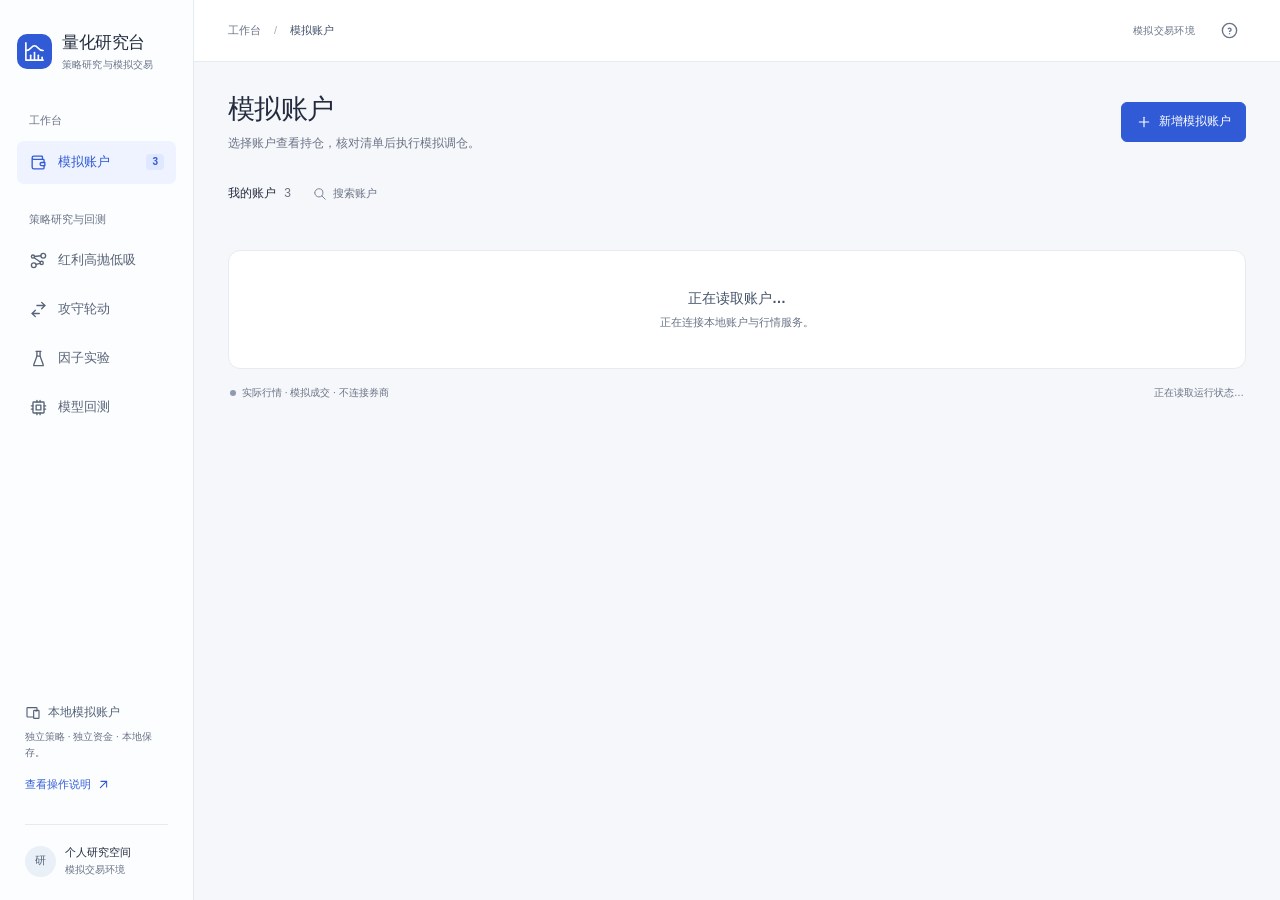
==== ui/simulation_frontend/index.html @ 9507f343 "feat: unify simulation workspace and research UI with account services" ====
<!doctype html>
<html lang="zh-CN">
<head>
  <meta charset="utf-8">
  <meta name="viewport" content="width=device-width, initial-scale=1">
  <meta name="theme-color" content="#f6f7fa">
  <title>模拟账户 · 量化研究台</title>
  <link rel="stylesheet" href="styles.css"><link rel="stylesheet" href="connected.css">
</head>
<body>
  <a class="skip-link" href="#workspace">跳到当前账户</a>
  <div class="app-shell">
    <aside class="sidebar">
      <a class="brand" href="#" data-action="home" aria-label="量化研究台首页"><span class="brand-mark" data-icon="chart-histogram"></span><span>量化研究台<small>策略研究与模拟交易</small></span></a>
      <div class="nav-heading">工作台</div>
      <nav aria-label="主导航">
        <button class="nav-item active" aria-current="page" data-action="home"><span data-icon="wallet"></span>模拟账户<span class="nav-count" id="nav-count">3</span></button>
      </nav>
      <div class="nav-heading research-heading">策略研究与回测</div>
      <nav aria-label="研究入口"><button class="nav-item" data-research="红利高抛低吸"><span data-icon="chart-dots-3"></span>红利高抛低吸</button>
        <button class="nav-item" data-research="攻守轮动"><span data-icon="switch-horizontal"></span>攻守轮动<span class="external" data-icon="arrow-up-right"></span></button>
        <button class="nav-item" data-research="因子实验"><span data-icon="flask"></span>因子实验<span class="external" data-icon="arrow-up-right"></span></button>
        <button class="nav-item" data-research="模型回测"><span data-icon="cpu"></span>模型回测<span class="external" data-icon="arrow-up-right"></span></button>
      </nav>
      <div class="sidebar-bottom"><div class="demo-stamp"><span data-icon="devices"></span>本地模拟账户</div><p>独立策略 · 独立资金 · 本地保存。</p><button class="text-button" data-action="help">查看操作说明<span data-icon="arrow-up-right"></span></button><div class="profile"><span class="avatar">研</span><div>个人研究空间<small>模拟交易环境</small></div></div></div>
    </aside>
    <div class="main-shell">
      <header class="topbar"><span class="breadcrumb">工作台<span>/</span><b>模拟账户</b></span><div class="topbar-right"><span class="demo-label">模拟交易环境</span><button class="icon-button" aria-label="操作说明" data-action="help"><span data-icon="help-circle"></span></button></div></header>
      <main class="page">
        <div class="page-heading"><div><h1>模拟账户</h1><p>选择账户查看持仓，核对清单后执行模拟调仓。</p></div><button class="button primary" data-action="create"><span data-icon="plus"></span>新增模拟账户</button></div>
        <section aria-label="账户列表" class="accounts-section"><div class="section-inline"><div class="account-filter"><b>我的账户 <span id="account-count">3</span></b><label class="search-field"><span data-icon="search"></span><input id="account-search" type="search" placeholder="搜索账户" aria-label="搜索账户" autocomplete="off"></label></div><span class="account-total" id="all-assets"></span></div><div id="account-list" class="account-list"></div></section>
        <section id="workspace" class="workspace" aria-label="当前账户" tabindex="-1"><div class="empty-state"><h3>正在读取账户…</h3><p>正在连接本地账户与行情服务。</p></div></section>
        <footer class="page-footer"><span><span class="status-dot"></span>实际行情 · 模拟成交 · 不连接券商</span><span id="worker-state">正在读取运行状态…</span></footer>
      </main>
    </div>
  </div>
  <dialog id="drawer" class="drawer" aria-labelledby="drawer-title"><div class="drawer-shell"><header class="drawer-header"><div><h2 id="drawer-title"></h2><p id="drawer-subtitle"></p></div><button class="icon-button" data-action="close" aria-label="关闭面板"><span data-icon="x"></span></button></header><div id="drawer-body" class="drawer-body"></div></div></dialog>
  <div id="toast" class="toast" role="status" aria-live="polite" hidden></div>
  <script src="icons.js"></script>
  <script src="app.js"></script>
</body>
</html>
---- ui/simulation_frontend/styles.css ----
:root{--bg:#f6f7fa;--surface:#fff;--ink:#232c3e;--muted:#697386;--subtle:#7b8495;--line:#e7eaf0;--accent:#315bd6;--accent-hover:#254ab9;--accent-soft:#eef3ff;--red:#c64747;--green:#21805d;--amber:#936320;--radius:12px;--shadow:0 14px 44px #23365818;color-scheme:light;font-synthesis:none}
*{box-sizing:border-box}body{margin:0;background:var(--bg);color:var(--ink);font:13px/1.6 -apple-system,BlinkMacSystemFont,"Segoe UI","PingFang SC","Microsoft YaHei",sans-serif}button,input,select{font:inherit}button,a,input,select,summary{touch-action:manipulation}button{cursor:pointer}button:disabled{cursor:not-allowed}a{color:var(--accent);text-underline-offset:4px}button,input,select,summary{outline-offset:3px}button:focus-visible,a:focus-visible,input:focus-visible,select:focus-visible,summary:focus-visible{outline:2px solid var(--accent)}input{caret-color:var(--accent)}::selection{background:#dbe6ff;color:#193581}h1,h2,h3,p{margin:0}h1{font-size:27px;line-height:1.4;letter-spacing:-.025em;font-weight:680}h2{font-size:17px;line-height:1.5;font-weight:650}h3{font-size:14px;font-weight:650}small{font-size:11px}.muted{color:var(--muted)}.subtle{color:var(--subtle)}.num{font-variant-numeric:tabular-nums lining-nums}.positive{color:var(--red)}.negative{color:var(--green)}.icon{width:19px;height:19px;fill:none;stroke:currentColor;stroke-width:1.7;stroke-linecap:round;stroke-linejoin:round;flex-shrink:0;vertical-align:middle}[data-icon]{display:inline-flex;align-items:center;justify-content:center;flex-shrink:0}.sr-only{position:absolute;width:1px;height:1px;overflow:hidden;clip-path:inset(50%);white-space:nowrap}.skip-link{position:fixed;top:-70px;left:20px;background:var(--accent);color:#fff;padding:12px;z-index:10}.skip-link:focus{top:10px}.app-shell{display:grid;grid-template-columns:194px minmax(0,1fr);min-height:100dvh}.sidebar{position:sticky;top:0;height:100dvh;padding:29px 17px 22px;background:#fcfdff;border-right:1px solid var(--line);display:flex;flex-direction:column}.brand{display:flex;align-items:center;gap:10px;color:var(--ink);text-decoration:none;font-size:17px;font-weight:680;white-space:nowrap;letter-spacing:-.025em}.brand-mark{height:35px;width:35px;border-radius:10px;background:var(--accent);color:#fff}.brand-mark .icon{width:23px;height:23px}.brand small{display:block;color:var(--muted);font-size:10px;font-weight:400;letter-spacing:.015em;margin-top:1px}.nav-heading{font-size:11px;color:var(--muted);margin:39px 12px 11px}.research-heading{margin-top:27px}.sidebar nav{display:grid;gap:6px}.nav-item{width:100%;min-height:43px;border:0;border-radius:7px;padding:10px 12px;background:none;color:#596477;display:flex;gap:10px;align-items:center;font-size:13px;text-decoration:none;text-align:left;white-space:nowrap;transition:background .15s,color .15s}.nav-item:hover{background:#f0f3f9;color:var(--ink)}.nav-item.active{background:var(--accent-soft);color:var(--accent);font-weight:600}.nav-count{margin-left:auto;background:#dfe8ff;border-radius:4px;font-size:10px;padding:0 6px}.subtle-label{margin-left:auto;font-size:11px;color:var(--muted)}.external{margin-left:auto;opacity:0}.external .icon{width:14px;height:14px}.nav-item:hover .external{opacity:1}.sidebar-bottom{margin-top:auto;padding:30px 8px 0}.demo-stamp{display:flex;gap:7px;align-items:center;font-size:12px;color:#536176}.demo-stamp .icon{width:16px;height:16px}.sidebar-bottom>p{font-size:10px;color:var(--muted);margin:7px 0}.sidebar-bottom .text-button{font-size:11px;padding:0;min-height:32px}.profile{display:flex;align-items:center;gap:9px;margin-top:24px;border-top:1px solid var(--line);padding-top:19px;font-size:11px}.profile small{display:block;color:var(--muted);font-size:10px}.avatar{display:grid;place-items:center;width:31px;height:31px;border-radius:50%;color:#536176;background:#eaf0f8;font-weight:600}.main-shell{min-width:0}.topbar{height:62px;padding:0 34px;display:flex;align-items:center;justify-content:space-between;border-bottom:1px solid var(--line);background:#fff}.breadcrumb{display:flex;gap:13px;align-items:center;color:var(--muted);font-size:11px}.breadcrumb b{color:#42506a;font-weight:500}.breadcrumb>span{color:#a6adba}.topbar-right{display:flex;align-items:center;gap:18px}.demo-label{color:#68748a;font-size:10px;letter-spacing:.035em}.page{max-width:1560px;padding:29px 34px 88px;margin:0 auto}.page-heading{display:flex;align-items:center;justify-content:space-between;gap:18px;margin-bottom:26px}.page-heading p{color:var(--muted);font-size:12px;margin-top:5px}.button{display:inline-flex;justify-content:center;align-items:center;gap:7px;border:1px solid #dbe0e9;border-radius:6px;padding:9px 14px;min-height:38px;background:#fff;color:#445169;white-space:nowrap;font-size:12px;transition:background .15s,border-color .15s}.button:hover{background:#f3f5f9;border-color:#c3cbdc}.button.primary{color:#fff;background:var(--accent);border-color:var(--accent)}.button.primary:hover{background:var(--accent-hover);border-color:var(--accent-hover)}.button.danger{color:#a23232;background:#fff3f3;border-color:#efcfcf}.button:disabled{background:#e9edf3;color:#798397;border-color:#e9edf3}.button .icon{width:16px;height:16px}.button.compact{padding:5px 10px;min-height:32px;font-size:11px}.button.full{width:100%}.text-button{border:0;padding:5px 0;background:none;color:var(--accent);display:inline-flex;align-items:center;gap:5px;min-height:32px;font-size:12px;text-decoration:none}.text-button:hover{text-decoration:underline}.text-button .icon{width:15px;height:15px}.icon-button{display:grid;place-items:center;width:33px;height:33px;border:0;background:transparent;border-radius:6px;color:var(--muted)}.icon-button:hover{background:#edf1f7;color:var(--ink)}.section-inline{display:flex;align-items:center;justify-content:space-between;gap:14px;margin-bottom:12px}.account-filter{display:flex;gap:22px;align-items:center}.account-filter>b{font-size:12px;font-weight:600;white-space:nowrap}.account-filter>b span{margin-left:5px;font-weight:400;color:var(--muted)}.search-field{display:flex;align-items:center;gap:6px;color:var(--subtle)}.search-field .icon{width:14px;height:14px}.search-field input{width:140px;border:0;background:transparent;color:var(--ink);font-size:11px;padding:5px 0;min-height:30px}.search-field input::placeholder{color:var(--muted)}.account-total{font-size:11px;color:var(--muted)}.account-total b{font-weight:550;color:#4b5870;margin-left:6px}.account-list{display:grid;grid-auto-flow:column;grid-auto-columns:calc((100% - 28px)/3);gap:14px;overflow-x:auto;padding:2px 1px 7px;scroll-snap-type:x proximity;scrollbar-width:thin;scrollbar-color:#cbd3e1 transparent}.account-card{display:block;text-align:left;background:#fff;border:1px solid #e0e5ee;border-radius:9px;padding:16px 18px;color:var(--ink);min-width:0;scroll-snap-align:start;position:relative;transition:border-color .15s,background .15s}.account-card:hover{border-color:#a0b4e9;background:#fcfdff}.account-card.selected{border-color:var(--accent);background:#f5f8ff}.account-card-head{display:flex;align-items:center;gap:8px;font-size:13px;font-weight:600}.account-card-head>span:first-child{overflow-wrap:anywhere}.account-card-head .status-dot{margin-left:auto}.account-strategy{color:var(--muted);font-size:10px;margin:5px 0 13px}.account-card-bottom{display:flex;justify-content:space-between;align-items:center;gap:8px}.account-card-asset{font-size:20px;letter-spacing:-.025em;font-weight:600}.mini-badge{font-size:10px;color:var(--muted);white-space:nowrap}.mini-badge.pending{color:var(--accent);background:#e6edff;padding:2px 6px;border-radius:4px}.selected-check{position:absolute;bottom:14px;right:15px;color:var(--accent)}.selected-check .icon{width:15px;height:15px}.status-dot{width:6px;height:6px;display:inline-block;border-radius:50%;background:#8d9aaf;flex-shrink:0}.status-dot.running{background:var(--green)}.status-dot.waiting{background:#c28a35}.workspace{margin-top:20px;background:#fff;border:1px solid var(--line);border-radius:var(--radius);min-width:0;outline:none}.account-header{padding:23px 25px 0;display:flex;align-items:flex-start;justify-content:space-between;gap:14px}.account-title-line{display:flex;align-items:center;gap:10px;flex-wrap:wrap}.account-title-line h2{font-size:19px;letter-spacing:-.02em;overflow-wrap:anywhere}.chip{display:inline-flex;align-items:center;gap:5px;border-radius:4px;padding:2px 7px;font-size:10px;color:#5d6b80;background:#f1f3f7;white-space:nowrap;font-weight:400}.chip.green{color:#286f53;background:#edf6f1}.chip.blue{color:var(--accent);background:var(--accent-soft)}.chip.amber{color:var(--amber);background:#fbf3e5}.chip.red{color:#ad3e3e;background:#fbefef}.chip .icon{width:12px;height:12px}.account-id{font-size:10px;color:var(--muted);margin-top:6px;display:flex;align-items:center;gap:8px;flex-wrap:wrap}.account-actions{display:flex;gap:8px}.metrics{display:grid;grid-template-columns:1.25fr 1.05fr 1.05fr 1fr .8fr;padding:24px 25px 23px;gap:20px}.metric{min-width:0}.metric label{display:block;color:var(--muted);font-size:11px;margin-bottom:6px}.metric-value{font-size:23px;font-weight:600;letter-spacing:-.025em;line-height:1.3;white-space:nowrap}.metric:first-child .metric-value{font-size:27px}.metric-sub{color:var(--muted);font-size:10px;margin-top:6px;min-height:16px}.weight-track{width:90px;height:4px;border-radius:3px;overflow:hidden;background:#e9eef7;margin-top:12px}.weight-track span{display:block;height:100%;background:var(--accent)}.tabs{display:flex;gap:26px;padding:0 25px;border-bottom:1px solid var(--line)}.tab{border:0;border-bottom:2px solid transparent;border-radius:0;padding:12px 0;background:transparent;color:var(--muted);font-size:12px;white-space:nowrap;min-height:44px}.tab.selected{color:var(--accent);border-bottom-color:var(--accent);font-weight:600}.tab-count{font-size:10px;background:#eef1f6;border-radius:4px;margin-left:5px;padding:0 5px;color:#6a7690}.tab-content{padding:23px 25px 25px;min-height:430px}.overview-grid{display:grid;grid-template-columns:minmax(0,1.5fr) minmax(310px,1fr);gap:25px}.left-content{min-width:0}.section-heading{display:flex;align-items:center;justify-content:space-between;gap:10px;margin-bottom:14px}.section-heading small{color:var(--muted);font-size:10px}.section-heading h3{display:flex;gap:7px;align-items:center}.section-heading h3 .icon{width:16px;height:16px;color:#7889aa}.holdings-table{width:100%;border-collapse:collapse;white-space:nowrap;font-size:11px}th{background:#f7f9fc;color:var(--muted);font-weight:400;text-align:left}th,td{padding:12px 10px;border-bottom:1px solid var(--line)}th:first-child,td:first-child{padding-left:12px}.right{text-align:right}td b{display:block;font-weight:550}td small{display:block;color:var(--muted);font-size:10px;margin-top:2px}.table-scroll{overflow-x:auto;scrollbar-width:thin}.allocation{display:flex;gap:12px;align-items:center;padding:14px 0 19px;font-size:10px;color:var(--muted);border-bottom:1px solid var(--line)}.allocation-bar{height:5px;flex:1;display:flex;gap:3px;background:#e9eef7;border-radius:3px;overflow:hidden}.allocation-bar span{display:block;background:var(--accent)}.allocation-bar i{display:block;background:#dce4f4;flex:1}.legend-dot{display:inline-block;width:6px;height:6px;border-radius:2px;background:var(--accent);margin-right:4px}.legend-dot.cash{background:#cbd6ed}.strategy-section{padding-top:21px}.strategy-name{display:flex;align-items:center;gap:8px;font-weight:550;margin-bottom:5px}.strategy-section>p{font-size:11px;color:var(--muted);line-height:1.8;max-width:70ch}.signal-row{display:grid;grid-template-columns:repeat(3,minmax(0,1fr));gap:14px;margin:17px 0}.signal-row label{display:block;color:var(--muted);font-size:10px}.signal-row strong{font-size:16px;font-weight:550;display:block;margin-top:4px}.signal-row small{color:var(--muted);font-size:9px}.rule-detail{border-top:1px solid var(--line);font-size:11px;color:var(--muted)}.rule-detail summary{display:flex;align-items:center;gap:5px;list-style:none;padding:11px 0;cursor:pointer}.rule-detail summary::-webkit-details-marker{display:none}.rule-detail summary .icon{width:13px;height:13px;transition:transform .18s}.rule-detail[open] summary .icon{transform:rotate(90deg)}.rule-detail p{padding:0 0 12px;line-height:1.9}.decision-panel{border:1px solid #dde5f1;border-radius:9px;padding:18px;align-self:start;position:relative;min-width:0}.decision-panel .section-heading{margin-bottom:17px}.decision-time{display:flex;align-items:center;gap:4px;font-size:10px;color:var(--muted);white-space:nowrap}.decision-time .icon{width:13px;height:13px}.decision-icon{width:32px;height:32px;border-radius:50%;display:grid;place-items:center;background:var(--accent-soft);color:var(--accent);margin-bottom:12px}.decision-icon.success{background:#edf6f1;color:var(--green)}.decision-icon.warning{background:#fbf3e5;color:var(--amber)}.decision-icon.error{background:#fbefef;color:var(--red)}.decision-title{font-size:18px;line-height:1.5;letter-spacing:-.02em;font-weight:650}.decision-desc{font-size:11px;line-height:1.85;color:var(--muted);margin-top:7px}.target-row{display:flex;justify-content:space-between;gap:8px;background:#f6f8fc;border-radius:6px;margin-top:15px;padding:10px 11px;font-size:11px;color:#5e6d87}.target-row strong{color:var(--ink);font-weight:550}.plan-orders{margin-top:15px;display:grid;gap:10px}.plan-order{display:flex;align-items:flex-start;gap:9px;font-size:11px}.order-direction{width:29px;height:29px;display:grid;place-items:center;border-radius:5px;color:var(--red);background:#fbefef;font-size:11px;flex-shrink:0}.order-direction.sell{color:var(--green);background:#edf6f1}.order-info{min-width:0;flex:1}.order-info b{font-weight:550}.order-info small{display:block;color:var(--muted);font-size:10px}.order-amount{text-align:right;font-size:11px;white-space:nowrap}.order-amount small{display:block;font-size:10px;color:var(--muted)}.fee-summary{display:flex;justify-content:space-between;font-size:10px;color:var(--muted);padding:13px 0 11px;margin-top:12px;border-top:1px solid var(--line)}.execution-note{display:flex;gap:5px;align-items:flex-start;font-size:10px;line-height:1.7;color:var(--muted);margin:10px 0}.execution-note .icon{width:13px;height:13px;margin-top:2px}.decision-footnote{font-size:9px;color:var(--muted);margin-top:8px;text-align:center}.no-trade{display:flex;align-items:center;gap:7px;color:var(--green);background:#f3f8f5;border-radius:6px;font-size:11px;padding:11px;margin-top:18px}.no-trade .icon{width:15px;height:15px}.run-meta{display:flex;justify-content:space-between;align-items:center;gap:8px;font-size:10px;color:var(--muted);margin-top:13px}.run-meta .text-button{font-size:10px;min-height:24px}.market-strip{margin-top:20px;border-top:1px solid var(--line);padding-top:13px;display:flex;align-items:center;justify-content:space-between;gap:10px;font-size:10px;color:var(--muted)}.market-state{display:flex;align-items:center;gap:6px}.market-strip .text-button{font-size:10px;min-height:26px}.empty-state{text-align:center;padding:36px 18px;color:var(--muted)}.empty-state .empty-icon{display:grid;place-items:center;margin:0 auto 10px;width:39px;height:39px;background:#f0f3fa;border-radius:10px;color:#788aab}.empty-state h3{color:#45546c;font-weight:550;margin-bottom:5px}.empty-state p{font-size:11px}.empty-state .button{margin-top:16px}.empty-state.compact-empty{padding:18px 12px}.list-empty{padding:18px;font-size:12px;color:var(--muted);grid-column:1/-1}.record-heading{display:flex;align-items:center;justify-content:space-between;gap:12px;margin-bottom:16px}.record-heading p{font-size:11px;color:var(--muted);margin-top:3px}.record-tools{display:flex;gap:8px;align-items:center}.small-select{border:1px solid #dbe0e9;border-radius:5px;background:#fff;color:#56627a;padding:6px 9px;min-height:32px;font-size:11px}.ledger-table{width:100%;border-collapse:collapse;font-size:11px;white-space:nowrap}.ledger-table td{padding:13px 10px}.table-footer{font-size:10px;color:var(--muted);text-align:right;padding:13px 2px}.event-list{display:grid}.event-item{display:grid;grid-template-columns:135px minmax(0,1fr) auto;gap:16px;padding:16px 0;border-bottom:1px solid var(--line);font-size:11px}.event-item time{color:var(--muted);font-size:10px}.event-item b{font-weight:550}.event-item p{color:var(--muted);font-size:10px;margin-top:3px;overflow-wrap:anywhere}.setting-preview{display:grid;grid-template-columns:1fr 1fr;gap:30px}.settings-list{display:grid;margin-top:7px}.settings-line{display:flex;justify-content:space-between;gap:20px;padding:12px 0;border-bottom:1px solid var(--line);font-size:12px}.settings-line span{color:var(--muted)}.settings-line b{font-weight:500;text-align:right;overflow-wrap:anywhere}.settings-actions{margin-top:22px;display:flex;gap:10px;flex-wrap:wrap}.settings-note{margin-top:16px;color:var(--muted);font-size:11px;line-height:1.8}.page-footer{display:flex;align-items:center;justify-content:space-between;gap:12px;color:var(--muted);font-size:10px;padding:16px 2px}.page-footer>span{display:flex;align-items:center;gap:6px}.page-footer .text-button{font-size:10px;color:var(--muted)}.demo-toolbar{position:fixed;bottom:16px;left:calc(50% + 97px);transform:translateX(-50%);display:flex;align-items:center;gap:15px;max-width:calc(100% - 230px);background:#fff;border-radius:9px;box-shadow:0 5px 25px #23365820;padding:8px 15px;z-index:3;font-size:11px;white-space:nowrap}.toolbar-title{display:flex;align-items:center;gap:6px;color:#596780}.toolbar-title .icon{width:15px;height:15px}.demo-toolbar select{border:0;border-right:1px solid var(--line);border-radius:0;background:#fff;color:#43516b;padding:3px 15px 3px 0;font-size:11px;min-height:30px;max-width:230px}.demo-toolbar .text-button{font-size:11px;min-height:30px}.drawer{border:0;margin:0 0 0 auto;height:100dvh;max-height:100dvh;width:530px;max-width:100%;padding:0;background:#fff;color:var(--ink);box-shadow:-12px 0 50px #2336581a}.drawer::backdrop{background:#1b28444d}.drawer[open]{animation:drawer-in .2s cubic-bezier(.16,1,.3,1)}.drawer-shell{height:100%;display:flex;flex-direction:column}.drawer-header{padding:25px 27px 22px;border-bottom:1px solid var(--line);display:flex;justify-content:space-between;gap:12px}.drawer-header h2{font-size:21px}.drawer-header p{margin-top:5px;color:var(--muted);font-size:11px}.drawer-body{flex:1;overflow:auto;min-height:0}.drawer-form{height:100%;display:flex;flex-direction:column}.form-content{padding:24px 27px;flex:1;overflow-y:auto}.form-section{margin-bottom:26px}.form-section-title{font-size:13px;font-weight:600;margin-bottom:15px;display:flex;align-items:center;justify-content:space-between}.form-section-title small{font-size:10px;font-weight:400;color:var(--muted)}.field{display:grid;gap:7px;margin-bottom:18px;font-size:12px}.field>label,.field>span{font-size:11px;color:#52617a}.field input,.field select{border:1px solid #d7dfeb;border-radius:6px;background:#fff;color:var(--ink);padding:9px 11px;min-height:39px;width:100%;font-size:12px}.field input::placeholder{color:var(--muted)}.field input[aria-invalid=true],.field select[aria-invalid=true]{border-color:var(--red)}.field-help{color:var(--muted);font-size:10px;line-height:1.7;font-weight:400}.field-error{color:#b33030;font-size:11px;min-height:0}.field-error:empty{display:none}.input-unit{display:flex;align-items:center;position:relative}.input-unit input{padding-right:39px;font-size:19px;font-weight:550;font-variant-numeric:tabular-nums}.input-unit>span{position:absolute;right:12px;font-size:11px;color:var(--muted)}.presets{display:flex;gap:8px;margin-top:2px;flex-wrap:wrap}.presets button{border:1px solid var(--line);background:#fff;border-radius:5px;color:#596780;font-size:11px;padding:5px 13px;min-height:32px}.presets button:hover,.presets button.selected{border-color:var(--accent);color:var(--accent);background:var(--accent-soft)}.strategy-choices{display:grid;gap:10px}.strategy-choice{display:flex;gap:11px;align-items:flex-start;border:1px solid #dce2ed;border-radius:8px;padding:13px;cursor:pointer}.strategy-choice:has(input:checked){background:#f6f8ff;border-color:var(--accent)}.strategy-choice input{margin:4px 0 0;accent-color:var(--accent);flex-shrink:0}.strategy-choice strong{font-size:12px;font-weight:550}.strategy-choice p{font-size:10px;color:var(--muted);margin-top:3px;line-height:1.8}.strategy-choice .chip{margin-top:7px}.parameter-fields{margin-top:16px;padding:14px 15px 0;border-radius:6px;background:#f7f9fc}.field-pair{display:grid;grid-template-columns:1fr 1fr;gap:12px}.parameter-fields .field{margin-bottom:14px}.field-row{display:flex;justify-content:space-between;align-items:center;gap:20px;padding:12px 0}.field-row b{display:block;font-size:12px;font-weight:550}.field-row small{display:block;color:var(--muted);font-size:10px;margin-top:4px}.switch{position:relative;width:34px;height:20px;flex-shrink:0}.switch input{opacity:0;position:absolute;width:100%;height:100%;margin:0;cursor:pointer;z-index:1}.switch span{display:block;width:100%;height:100%;border-radius:20px;background:#c4ccda;transition:background .18s}.switch span:after{content:"";position:absolute;width:14px;height:14px;top:3px;left:3px;background:white;border-radius:50%;transition:transform .18s}.switch input:checked+span{background:var(--accent)}.switch input:checked+span:after{transform:translateX(14px)}.switch input:focus-visible+span{outline:2px solid var(--accent);outline-offset:3px}.form-footer{padding:16px 27px;border-top:1px solid var(--line);display:flex;justify-content:flex-end;align-items:center;gap:10px;background:#fff}.form-footer .button{min-width:90px}.form-footer .footer-hint{font-size:10px;color:var(--muted);margin-right:auto}.notice{background:#f2f5fb;color:#5e6d86;border-radius:6px;padding:11px 12px;font-size:11px;line-height:1.85;margin:15px 0}.notice.amber{background:#fcf6e9;color:#855e27}.fund-switch{display:grid;grid-template-columns:1fr 1fr;background:#f0f3f8;border-radius:7px;padding:3px;margin-bottom:24px}.fund-switch button{background:transparent;border:0;border-radius:5px;color:var(--muted);padding:8px;min-height:36px}.fund-switch button.selected{background:#fff;color:var(--accent);box-shadow:0 1px 4px #23365812}.fund-balance{display:flex;justify-content:space-between;font-size:12px;margin-bottom:22px;color:var(--muted)}.fund-balance b{color:var(--ink);font-size:17px}.fund-preview{display:grid;gap:10px;margin-top:24px;border-top:1px solid var(--line);padding-top:18px;font-size:11px}.fund-preview div{display:flex;justify-content:space-between;color:var(--muted)}.fund-preview b{color:var(--ink);font-weight:550}.toast{position:fixed;top:23px;left:50%;transform:translateX(-50%);z-index:10;border-radius:8px;padding:12px 20px;max-width:calc(100% - 32px);background:#243247;color:#fff;font-size:12px;box-shadow:var(--shadow);display:flex;gap:8px;align-items:center}.toast[hidden]{display:none}.toast .icon{width:17px;height:17px}.help-step{display:flex;gap:13px;padding:17px 0;border-bottom:1px solid var(--line)}.help-step>span{color:var(--accent);background:var(--accent-soft);width:26px;height:26px;display:grid;place-items:center;border-radius:50%;font-size:11px;flex-shrink:0}.help-step h3{font-size:12px}.help-step p{font-size:11px;color:var(--muted);line-height:1.8;margin-top:5px}.library-item{padding:18px 0;border-bottom:1px solid var(--line)}.library-item h3{font-size:15px;margin-bottom:7px}.library-item p{font-size:11px;color:var(--muted);line-height:1.85;margin:8px 0 14px}.loading-surface{pointer-events:none;opacity:.45;animation:loading-pulse .65s ease-in-out infinite alternate}.inline-loading{display:inline-flex;align-items:center;gap:6px}.inline-loading:before{content:"";width:12px;height:12px;border:2px solid currentColor;border-right-color:transparent;border-radius:50%;animation:spin .7s linear infinite}.focus-flash{animation:focus-flash .9s ease-out}@keyframes drawer-in{from{transform:translateX(35px);opacity:.7}to{transform:translateX(0);opacity:1}}@keyframes loading-pulse{to{opacity:.7}}@keyframes spin{to{transform:rotate(360deg)}}@keyframes focus-flash{from{background:#edf3ff}to{background:white}}
@media(min-width:1650px){.page{padding-left:46px;padding-right:46px}.overview-grid{grid-template-columns:minmax(0,1.8fr) minmax(360px,1fr)}.metrics{gap:35px}.tab-content{padding-top:27px}.account-card{padding:18px 22px}.metric-value{font-size:26px}.metric:first-child .metric-value{font-size:30px}.holdings-table{font-size:12px}.decision-panel{padding:23px}.strategy-section>p{font-size:12px}}
@media(max-width:1200px){.app-shell{grid-template-columns:166px minmax(0,1fr)}.sidebar{padding-left:12px;padding-right:12px}.brand{font-size:15px;gap:7px}.brand small{font-size:9px}.brand-mark{width:29px;height:32px}.topbar{padding:0 25px}.page{padding-left:25px;padding-right:25px}.account-card{padding:14px}.metrics{gap:13px}.metric-value{font-size:19px}.metric:first-child .metric-value{font-size:23px}.overview-grid{grid-template-columns:minmax(0,1.3fr) minmax(285px,1fr);gap:20px}.account-header{padding-left:20px;padding-right:20px}.tab-content{padding:20px}.metrics{padding-left:20px;padding-right:20px}.tabs{padding-left:20px}.demo-toolbar{left:calc(50% + 83px);max-width:calc(100% - 200px)}}
@media(max-width:1020px){.app-shell{grid-template-columns:66px minmax(0,1fr)}.sidebar{padding:24px 10px 18px;align-items:center}.brand>span:last-child,.nav-heading,.sidebar-bottom,.nav-item>.nav-count,.nav-item>.subtle-label,.nav-item>.external{display:none}.brand{margin-bottom:30px}.brand-mark{width:34px;height:34px}.sidebar nav{width:100%;margin-bottom:19px}.nav-item{font-size:0;justify-content:center;padding:11px 0;gap:0}.nav-item .icon{width:20px;height:20px}.account-card-head{font-size:12px}.account-card-asset{font-size:18px}.account-header h2{font-size:18px}.demo-toolbar{left:calc(50% + 33px);max-width:calc(100% - 95px)}.metric:first-child .metric-value{font-size:22px}.metric-value{font-size:19px}}
@media(max-width:820px){.overview-grid{grid-template-columns:minmax(0,1fr)}.decision-panel{grid-row:1}.account-list{grid-auto-columns:calc((100% - 12px)/2);gap:12px}.metrics{grid-template-columns:repeat(3,minmax(0,1fr));row-gap:20px}.metric:nth-child(4),.metric:nth-child(5){border-top:1px solid var(--line);padding-top:15px}.metric:nth-child(4){grid-column:1/3}.metric:nth-child(5){grid-column:3}.weight-track{margin-top:8px}.account-actions .button{padding:7px 9px}.account-actions .button .icon{width:14px}.account-total{display:none}.setting-preview{grid-template-columns:1fr}.event-item{grid-template-columns:105px minmax(0,1fr);gap:12px}.event-item>.chip{grid-column:2;justify-self:start}.decision-panel{display:block}.plan-orders{grid-template-columns:1fr 1fr}.decision-title{font-size:18px}.account-title-line{gap:7px}.metrics .metric-sub{font-size:10px}}
@media(max-width:560px){.app-shell{display:block}.sidebar{height:55px;position:static;display:flex;flex-direction:row;justify-content:space-between;padding:0 17px;border-right:0;border-bottom:1px solid var(--line)}.brand{margin:0}.brand>span:last-child{display:block;font-size:14px}.brand small{display:none}.brand-mark{width:28px;height:28px;border-radius:7px}.brand-mark .icon{width:20px;height:20px}.sidebar nav{margin:0;width:auto;display:flex;gap:5px}.sidebar nav[aria-label="研究入口"]{display:none}.nav-item{padding:8px;min-height:32px;width:auto}.nav-item .icon{width:18px;height:18px}.sidebar nav .nav-item.active{font-size:11px;gap:5px}.topbar{height:43px;padding:0 18px}.topbar-right{gap:9px}.topbar .icon-button{width:25px;height:25px}.demo-label{font-size:9px}.page{padding:22px 16px 115px}.page-heading{align-items:center;margin-bottom:22px;gap:10px}.page-heading h1{font-size:23px}.page-heading p{font-size:10px;max-width:170px}.page-heading .button{font-size:11px;padding:8px 10px;min-height:36px;gap:4px}.section-inline{margin-bottom:10px}.account-filter{gap:18px}.account-card{padding:13px 12px}.account-list{grid-auto-columns:78%;gap:11px}.account-card-head{font-size:13px}.account-card-asset{font-size:20px}.account-strategy{font-size:10px}.account-filter>b{font-size:11px}.search-field input{width:120px}.workspace{margin-top:13px;border-radius:10px}.account-header{padding:18px 16px 0;flex-wrap:wrap;gap:12px}.account-title-line h2{font-size:18px}.account-id{font-size:9px}.account-actions{width:100%;gap:8px}.account-actions .button{flex:1;min-height:33px;font-size:11px}.metrics{padding:18px 16px;gap:14px 8px;grid-template-columns:1.1fr 1fr}.metric:first-child{grid-column:1/-1}.metric:first-child .metric-value{font-size:29px}.metric-value{font-size:21px}.metric:nth-child(4){grid-column:1;border-top:0;padding-top:0}.metric:nth-child(5){grid-column:2;border-top:0;padding-top:0}.metric-sub{font-size:9px!important}.metrics .metric:first-child .metric-sub{font-size:10px!important}.metric label{font-size:10px;margin-bottom:5px}.weight-track{width:100px;margin-top:11px}.tabs{padding:0 16px;gap:22px;overflow-x:auto;scrollbar-width:none}.tab{font-size:11px;padding-top:10px;padding-bottom:10px}.tab-content{padding:18px 15px}.overview-grid{gap:23px}.decision-panel{padding:16px}.decision-panel .section-heading{margin-bottom:14px}.decision-icon{width:29px;height:29px;margin-bottom:10px}.plan-orders{grid-template-columns:1fr}.decision-desc{font-size:11px}.decision-time{font-size:9px}.decision-footnote{font-size:9px}.signal-row{gap:9px}.signal-row strong{font-size:15px}.allocation{gap:8px}.market-strip{flex-wrap:wrap}.demo-toolbar{left:12px;right:12px;bottom:10px;transform:none;max-width:none;padding:7px 10px;gap:7px;display:grid;grid-template-columns:auto minmax(0,1fr);border-radius:8px}.toolbar-title{font-size:10px;gap:5px}.demo-toolbar select{font-size:10px;border:0;padding-right:0;width:100%;max-width:100%;min-height:26px}.demo-toolbar>.text-button{grid-column:1/-1;justify-content:center;border-top:1px solid var(--line);padding-top:5px;font-size:10px;min-height:27px}.page-footer{align-items:flex-start;gap:6px;flex-direction:column;font-size:9px;padding-top:12px}.record-heading{align-items:flex-start;flex-direction:column}.record-tools{width:100%;justify-content:space-between}.event-item{grid-template-columns:1fr;gap:4px}.event-item>.chip{grid-column:1}.drawer-header{padding:22px 20px 18px}.form-content{padding:22px 20px}.form-footer{padding:14px 20px}.drawer-header h2{font-size:20px}.drawer-header p{font-size:10px}.setting-preview{gap:22px}.settings-line{font-size:11px}.field-pair{gap:10px}.account-list .list-empty{white-space:normal}}
/* Keep the demo controls in document flow, so they never cover account actions. */
.demo-toolbar{position:static;left:auto;right:auto;bottom:auto;transform:none;max-width:none;width:100%;margin:0 0 22px;padding:8px 13px;border:1px solid var(--line);border-radius:7px;box-shadow:none;background:#fff;z-index:auto}
.demo-toolbar>.text-button{margin-left:auto}.demo-toolbar select{border-right:0}.demo-toolbar .toolbar-title{color:var(--muted)}
@media(max-width:560px){.demo-toolbar{margin-bottom:20px;padding:7px 11px;gap:5px}.demo-toolbar>.text-button{margin-left:0;justify-content:flex-end;border-top:1px solid var(--line)}.page{padding-bottom:35px}}
@media(prefers-reduced-motion:reduce){*,*::before,*::after{animation:none!important;transition:none!important;scroll-behavior:auto!important}}
---- ui/simulation_frontend/connected.css ----
/* The approved Demo supplies the visual system; only the embedded viewport differs. */
html,body{height:100%;overflow:hidden}
.app-shell{height:100dvh;min-height:0}
.main-shell{height:100dvh;overflow:auto;scrollbar-width:thin;scrollbar-color:#cbd3e1 transparent}
.sidebar{height:100dvh}
.page{padding-bottom:32px}
.quote-details{margin-top:12px}.quote-details p,.conditions p{font-size:10px;padding-bottom:8px}
.request-pending [data-action="execute"]{opacity:.7}
#server-error{margin-bottom:18px}
@media(max-width:560px){.app-shell{display:flex;flex-direction:column}.sidebar{height:55px;flex:0 0 55px}.main-shell{height:auto;min-height:0;flex:1}}
.research-links{display:flex;flex-wrap:wrap;gap:8px;margin-top:15px}
.request-pending #drawer button[type="submit"]::after{content:'…'}
/* The same navigation markup is embedded beside native research results. */
body.navigation-only .main-shell,body.navigation-only .skip-link{display:none}
body.navigation-only .app-shell{display:block}
body.navigation-only .sidebar{width:100%;height:100dvh;position:static;padding:29px 17px 22px;display:flex;flex-direction:column;align-items:stretch;border:0}
body.navigation-only .brand{font-size:17px;gap:10px;margin:0 0 0;}
body.navigation-only .brand>span:last-child{display:block;font-size:17px}
body.navigation-only .brand small{display:block;font-size:10px}
body.navigation-only .brand-mark{width:35px;height:35px}
body.navigation-only .nav-heading{display:block;margin:39px 12px 11px}
body.navigation-only .research-heading{margin-top:27px}
body.navigation-only .sidebar nav{display:grid!important;width:100%;gap:6px;margin:0}
body.navigation-only .nav-item{font-size:13px;justify-content:flex-start;padding:10px 12px;min-height:43px;gap:10px;width:100%}
body.navigation-only .nav-item .external{display:inline-flex;margin-left:auto}
body.navigation-only .sidebar-bottom{display:block;margin-top:auto}
body.navigation-only #nav-count{display:none}
body.navigation-only .sidebar-bottom>.text-button{display:none}
@media(max-width:180px){body.navigation-only .sidebar{padding-left:12px;padding-right:12px}body.navigation-only .brand>span:last-child{font-size:15px}body.navigation-only .brand small{font-size:9px}body.navigation-only .brand{gap:7px}body.navigation-only .brand-mark{width:29px;height:32px}}
@media(max-width:100px){body.navigation-only .sidebar{padding:24px 10px 18px;align-items:center}body.navigation-only .brand>span:last-child,body.navigation-only .nav-heading,body.navigation-only .sidebar-bottom,body.navigation-only .nav-item .external{display:none}body.navigation-only .brand{margin-bottom:30px}body.navigation-only .nav-item{font-size:0;justify-content:center;gap:0;padding:11px 0}body.navigation-only .sidebar nav{margin-bottom:19px}}
@media(min-width:250px){body.navigation-only .sidebar{height:154px;padding:12px 16px;display:grid;grid-template-columns:1fr auto;gap:8px}body.navigation-only .brand>span:last-child{font-size:14px}body.navigation-only .brand small,body.navigation-only .nav-heading,body.navigation-only .sidebar-bottom,body.navigation-only .nav-item .external{display:none}body.navigation-only .brand-mark{width:28px;height:28px}body.navigation-only .sidebar nav{display:flex!important;gap:4px;width:auto}body.navigation-only .sidebar nav[aria-label="研究入口"]{grid-column:1/-1;display:grid!important;grid-template-columns:1fr 1fr;gap:4px}body.navigation-only .nav-item{min-height:32px;padding:6px 8px;font-size:11px;gap:6px}body.navigation-only .nav-item .icon{width:17px;height:17px}}
body.navigation-only .sidebar{justify-content:flex-start}
@media(max-width:100px){body.navigation-only .sidebar nav .nav-item.active{font-size:0;gap:0}body.navigation-only .sidebar-bottom{display:none}}
.fee-settings{margin-bottom:24px;border-top:1px solid var(--line);border-bottom:1px solid var(--line);padding:12px 0;color:var(--muted);font-size:12px}
.fee-settings summary{cursor:pointer;min-height:28px;display:list-item;line-height:28px}
.fee-settings[open]>.field{margin-top:14px;color:var(--ink)}
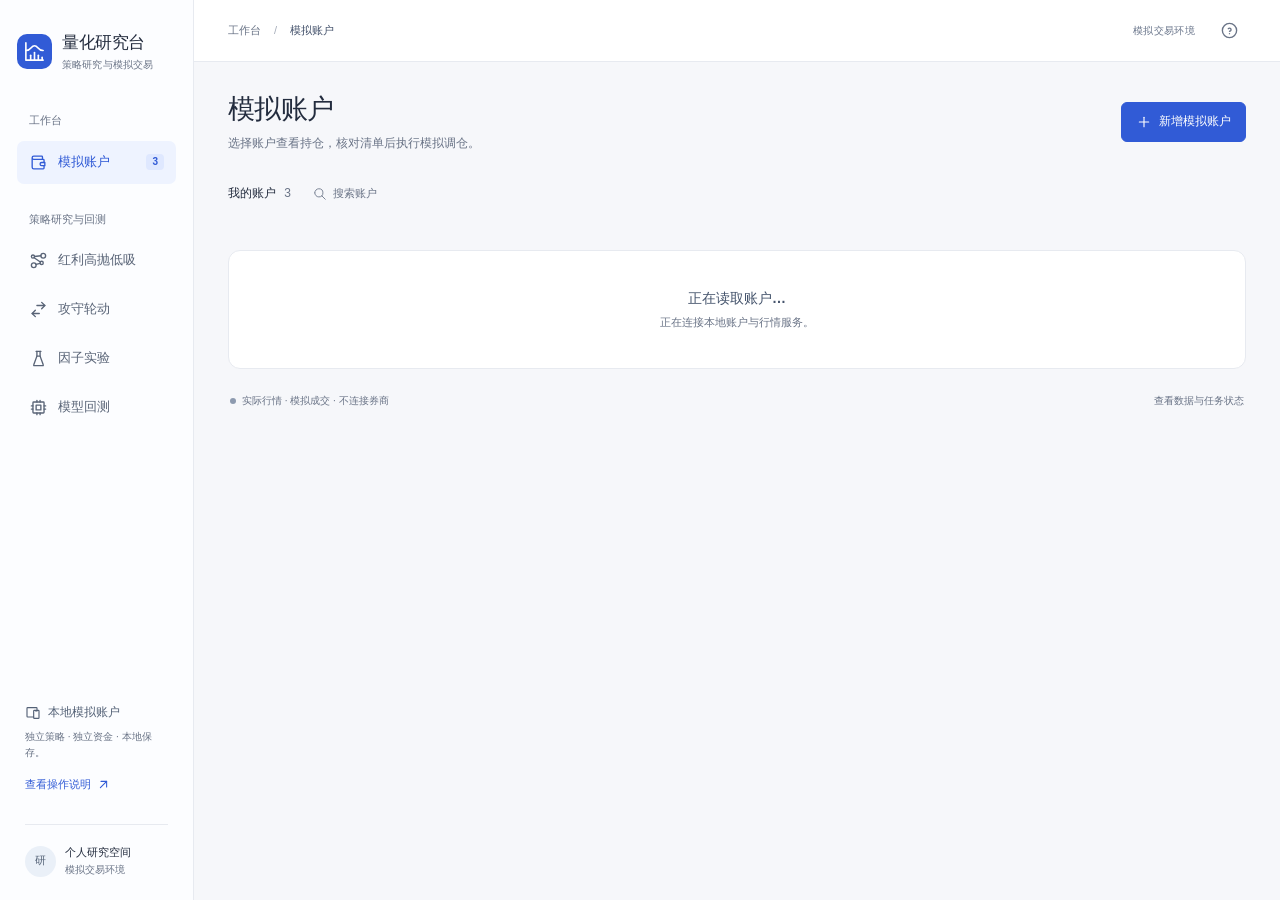
==== commit d7b7842c: "feat: add scheduled updates and configurable backtest execution with defensive trades" ====
--- a/ui/simulation_frontend/index.html
+++ b/ui/simulation_frontend/index.html
@@ -30,7 +30,7 @@
         <div class="page-heading"><div><h1>模拟账户</h1><p>选择账户查看持仓，核对清单后执行模拟调仓。</p></div><button class="button primary" data-action="create"><span data-icon="plus"></span>新增模拟账户</button></div>
         <section aria-label="账户列表" class="accounts-section"><div class="section-inline"><div class="account-filter"><b>我的账户 <span id="account-count">3</span></b><label class="search-field"><span data-icon="search"></span><input id="account-search" type="search" placeholder="搜索账户" aria-label="搜索账户" autocomplete="off"></label></div><span class="account-total" id="all-assets"></span></div><div id="account-list" class="account-list"></div></section>
         <section id="workspace" class="workspace" aria-label="当前账户" tabindex="-1"><div class="empty-state"><h3>正在读取账户…</h3><p>正在连接本地账户与行情服务。</p></div></section>
-        <footer class="page-footer"><span><span class="status-dot"></span>实际行情 · 模拟成交 · 不连接券商</span><span id="worker-state">正在读取运行状态…</span></footer>
+        <footer class="page-footer"><span><span class="status-dot"></span>实际行情 · 模拟成交 · 不连接券商</span><button class="text-button" data-action="tasks" id="worker-state">查看数据与任务状态</button></footer>
       </main>
     </div>
   </div>
--- a/ui/simulation_frontend/connected.css
+++ b/ui/simulation_frontend/connected.css
@@ -34,3 +34,4 @@
 .fee-settings{margin-bottom:24px;border-top:1px solid var(--line);border-bottom:1px solid var(--line);padding:12px 0;color:var(--muted);font-size:12px}
 .fee-settings summary{cursor:pointer;min-height:28px;display:list-item;line-height:28px}
 .fee-settings[open]>.field{margin-top:14px;color:var(--ink)}
+.execution-settings{margin-bottom:9px;background:#fff}
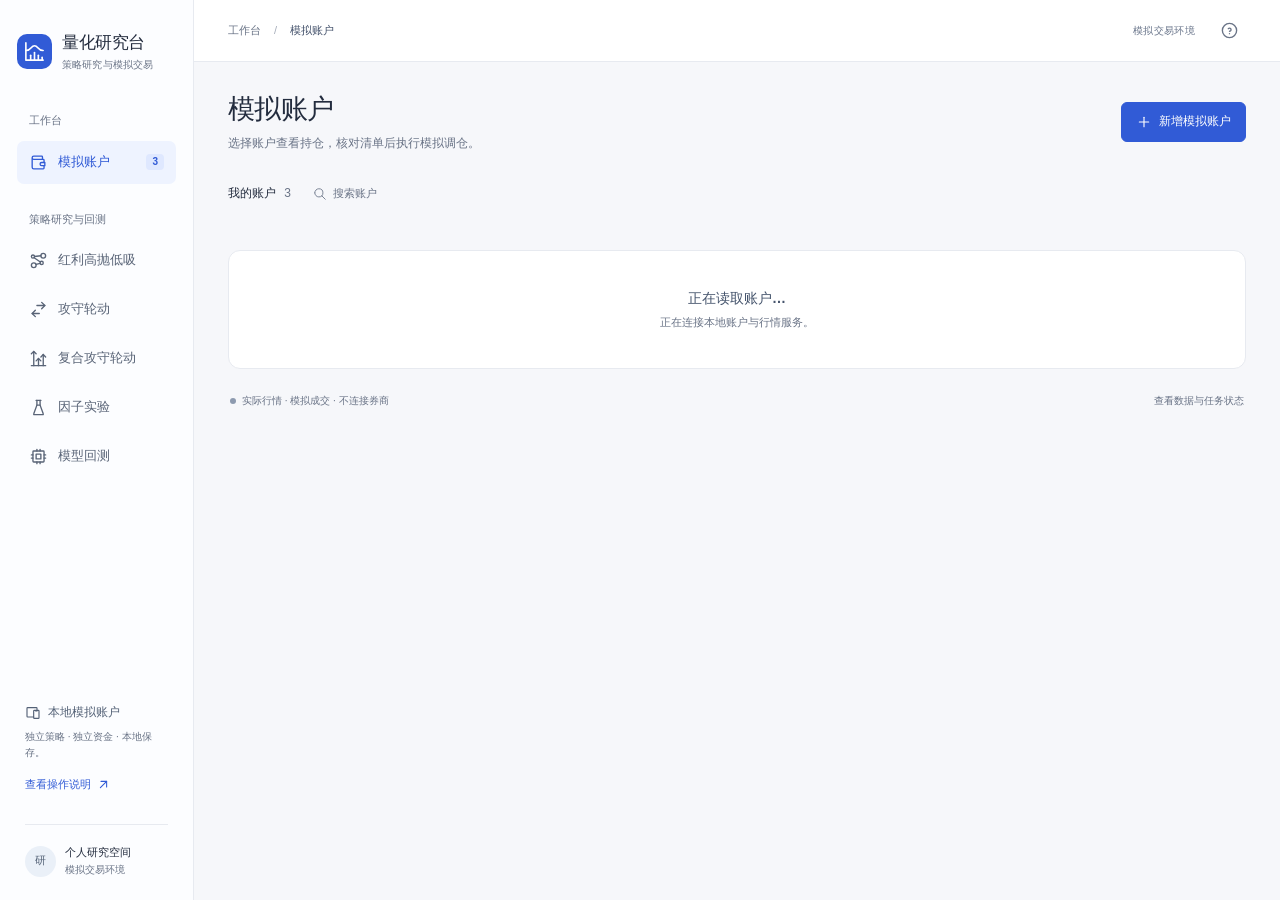
==== commit 1f84dced: "feat: support compound innovation rotation in simulation accounts with full defense parameters and r" ====
--- a/ui/simulation_frontend/index.html
+++ b/ui/simulation_frontend/index.html
@@ -19,6 +19,7 @@
       <div class="nav-heading research-heading">策略研究与回测</div>
       <nav aria-label="研究入口"><button class="nav-item" data-research="红利高抛低吸"><span data-icon="chart-dots-3"></span>红利高抛低吸</button>
         <button class="nav-item" data-research="攻守轮动"><span data-icon="switch-horizontal"></span>攻守轮动<span class="external" data-icon="arrow-up-right"></span></button>
+        <button class="nav-item" data-research="复合攻守轮动"><span data-icon="chart-arrows-vertical"></span>复合攻守轮动<span class="external" data-icon="arrow-up-right"></span></button>
         <button class="nav-item" data-research="因子实验"><span data-icon="flask"></span>因子实验<span class="external" data-icon="arrow-up-right"></span></button>
         <button class="nav-item" data-research="模型回测"><span data-icon="cpu"></span>模型回测<span class="external" data-icon="arrow-up-right"></span></button>
       </nav>
@@ -37,6 +38,6 @@
   <dialog id="drawer" class="drawer" aria-labelledby="drawer-title"><div class="drawer-shell"><header class="drawer-header"><div><h2 id="drawer-title"></h2><p id="drawer-subtitle"></p></div><button class="icon-button" data-action="close" aria-label="关闭面板"><span data-icon="x"></span></button></header><div id="drawer-body" class="drawer-body"></div></div></dialog>
   <div id="toast" class="toast" role="status" aria-live="polite" hidden></div>
   <script src="icons.js"></script>
-  <script src="app.js"></script>
+  <script src="app.js?v=20261021-2"></script>
 </body>
 </html>
--- a/ui/simulation_frontend/styles.css
+++ b/ui/simulation_frontend/styles.css
@@ -10,3 +10,5 @@
 .demo-toolbar>.text-button{margin-left:auto}.demo-toolbar select{border-right:0}.demo-toolbar .toolbar-title{color:var(--muted)}
 @media(max-width:560px){.demo-toolbar{margin-bottom:20px;padding:7px 11px;gap:5px}.demo-toolbar>.text-button{margin-left:0;justify-content:flex-end;border-top:1px solid var(--line)}.page{padding-bottom:35px}}
 @media(prefers-reduced-motion:reduce){*,*::before,*::after{animation:none!important;transition:none!important;scroll-behavior:auto!important}}
+.erp-dashboard{margin-top:18px;border-top:1px solid var(--line);padding-top:18px}.erp-dashboard-head{display:flex;justify-content:space-between;align-items:flex-start;gap:16px}.erp-dashboard-head h3{font-size:16px}.erp-dashboard-head p{color:var(--muted);font-size:11px;margin-top:3px}.quote-panel,.allocation-rule{margin-top:16px;border:1px solid var(--line);border-radius:10px;padding:14px 16px;background:#fbfcfe}.quote-panel .section-heading h4,.allocation-rule h4{font-size:13px}.quote-table{margin-top:4px}.signal-grid{display:grid;grid-template-columns:1fr 1fr;gap:12px;margin-top:12px}.signal-compact{border:1px solid var(--line);border-radius:10px;padding:14px;background:#fff}.signal-compact-head{display:flex;justify-content:space-between;gap:10px;align-items:baseline}.signal-compact h4{font-size:13px}.signal-compact small{color:var(--muted);font-size:10px}.signal-kpis{display:grid;grid-template-columns:repeat(3,1fr);gap:10px;margin-top:13px}.signal-kpis label{display:block;color:var(--muted);font-size:10px}.signal-kpis strong{display:block;font-size:18px;margin-top:3px}.threshold-row{display:grid;grid-template-columns:100px repeat(3,1fr);gap:8px;align-items:center;margin-top:12px;font-size:11px;color:var(--muted)}.threshold-row b,.target-weights strong{color:var(--ink);text-align:center}.target-weights strong{font-size:17px}.defense-note{margin-top:13px;padding-top:12px;border-top:1px solid var(--line);font-size:11px;color:var(--muted)}
+@media(max-width:700px){.signal-grid{grid-template-columns:1fr}.threshold-row{grid-template-columns:80px repeat(3,1fr);font-size:10px}.signal-kpis strong{font-size:16px}.erp-dashboard-head{display:block}.erp-dashboard-head .chip{display:inline-block;margin-top:8px}}
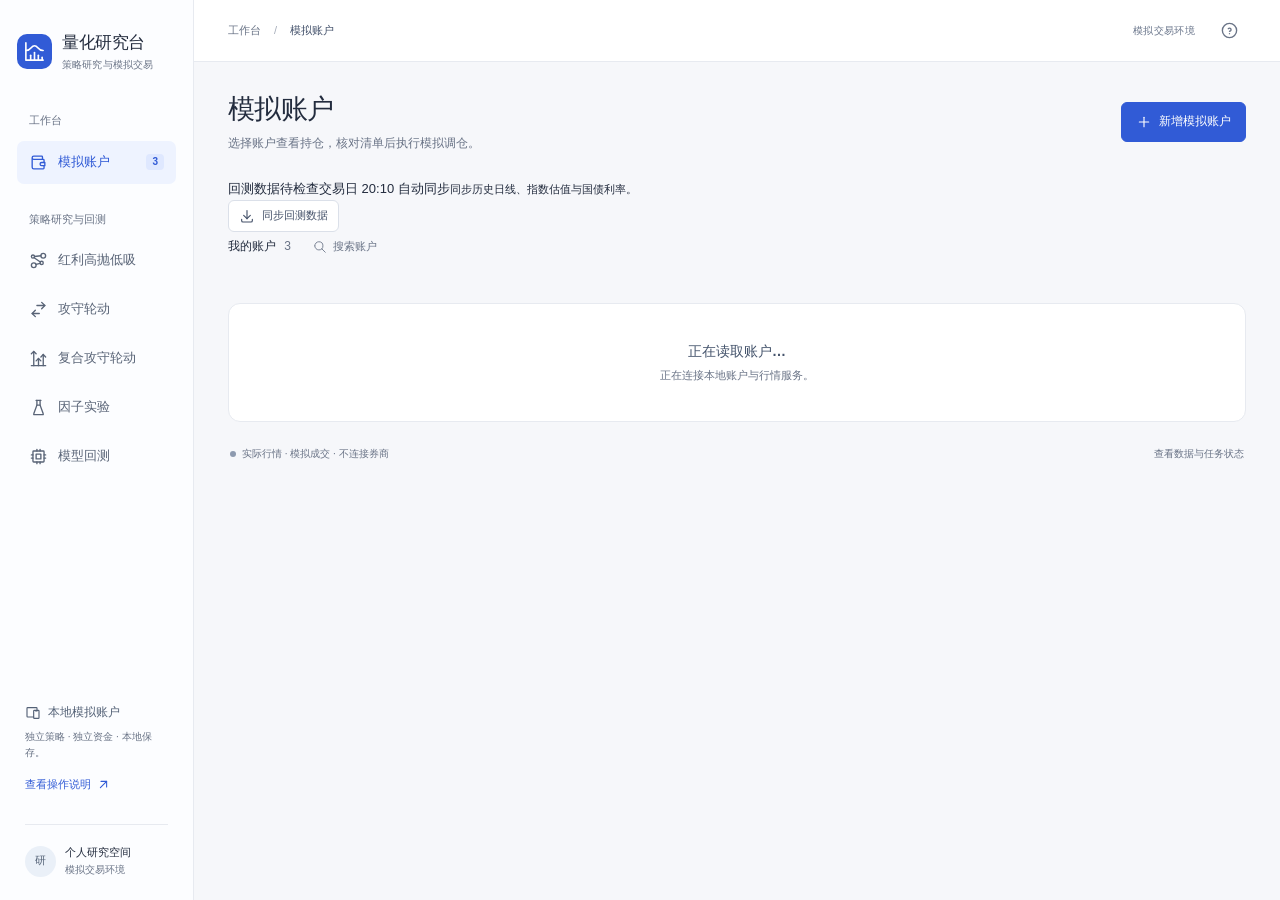
==== commit d7566a30: "feat(pipeline): shift daily sync to 20:10 with 20-min probing interval" ====
--- a/ui/simulation_frontend/index.html
+++ b/ui/simulation_frontend/index.html
@@ -5,7 +5,7 @@
   <meta name="viewport" content="width=device-width, initial-scale=1">
   <meta name="theme-color" content="#f6f7fa">
   <title>模拟账户 · 量化研究台</title>
-  <link rel="stylesheet" href="styles.css"><link rel="stylesheet" href="connected.css">
+  <link rel="stylesheet" href="styles.css"><link rel="stylesheet" href="connected.css?v=20261022-2">
 </head>
 <body>
   <a class="skip-link" href="#workspace">跳到当前账户</a>
@@ -29,6 +29,7 @@
       <header class="topbar"><span class="breadcrumb">工作台<span>/</span><b>模拟账户</b></span><div class="topbar-right"><span class="demo-label">模拟交易环境</span><button class="icon-button" aria-label="操作说明" data-action="help"><span data-icon="help-circle"></span></button></div></header>
       <main class="page">
         <div class="page-heading"><div><h1>模拟账户</h1><p>选择账户查看持仓，核对清单后执行模拟调仓。</p></div><button class="button primary" data-action="create"><span data-icon="plus"></span>新增模拟账户</button></div>
+        <section class="data-sync-bar" aria-label="回测数据同步"><div><b id="data-asof">回测数据待检查</b><span>交易日 20:10 自动同步</span><small id="data-sync-message" role="status" aria-live="polite">同步历史日线、指数估值与国债利率。</small></div><button class="button compact" data-action="sync-data" title="下载最新完整交易日的历史数据，完成后更新回测结束日期"><span data-icon="download"></span><span>同步回测数据</span></button></section>
         <section aria-label="账户列表" class="accounts-section"><div class="section-inline"><div class="account-filter"><b>我的账户 <span id="account-count">3</span></b><label class="search-field"><span data-icon="search"></span><input id="account-search" type="search" placeholder="搜索账户" aria-label="搜索账户" autocomplete="off"></label></div><span class="account-total" id="all-assets"></span></div><div id="account-list" class="account-list"></div></section>
         <section id="workspace" class="workspace" aria-label="当前账户" tabindex="-1"><div class="empty-state"><h3>正在读取账户…</h3><p>正在连接本地账户与行情服务。</p></div></section>
         <footer class="page-footer"><span><span class="status-dot"></span>实际行情 · 模拟成交 · 不连接券商</span><button class="text-button" data-action="tasks" id="worker-state">查看数据与任务状态</button></footer>
@@ -38,6 +39,6 @@
   <dialog id="drawer" class="drawer" aria-labelledby="drawer-title"><div class="drawer-shell"><header class="drawer-header"><div><h2 id="drawer-title"></h2><p id="drawer-subtitle"></p></div><button class="icon-button" data-action="close" aria-label="关闭面板"><span data-icon="x"></span></button></header><div id="drawer-body" class="drawer-body"></div></div></dialog>
   <div id="toast" class="toast" role="status" aria-live="polite" hidden></div>
   <script src="icons.js"></script>
-  <script src="app.js?v=20261021-2"></script>
+  <script src="app.js?v=20261027-position-weight"></script>
 </body>
 </html>
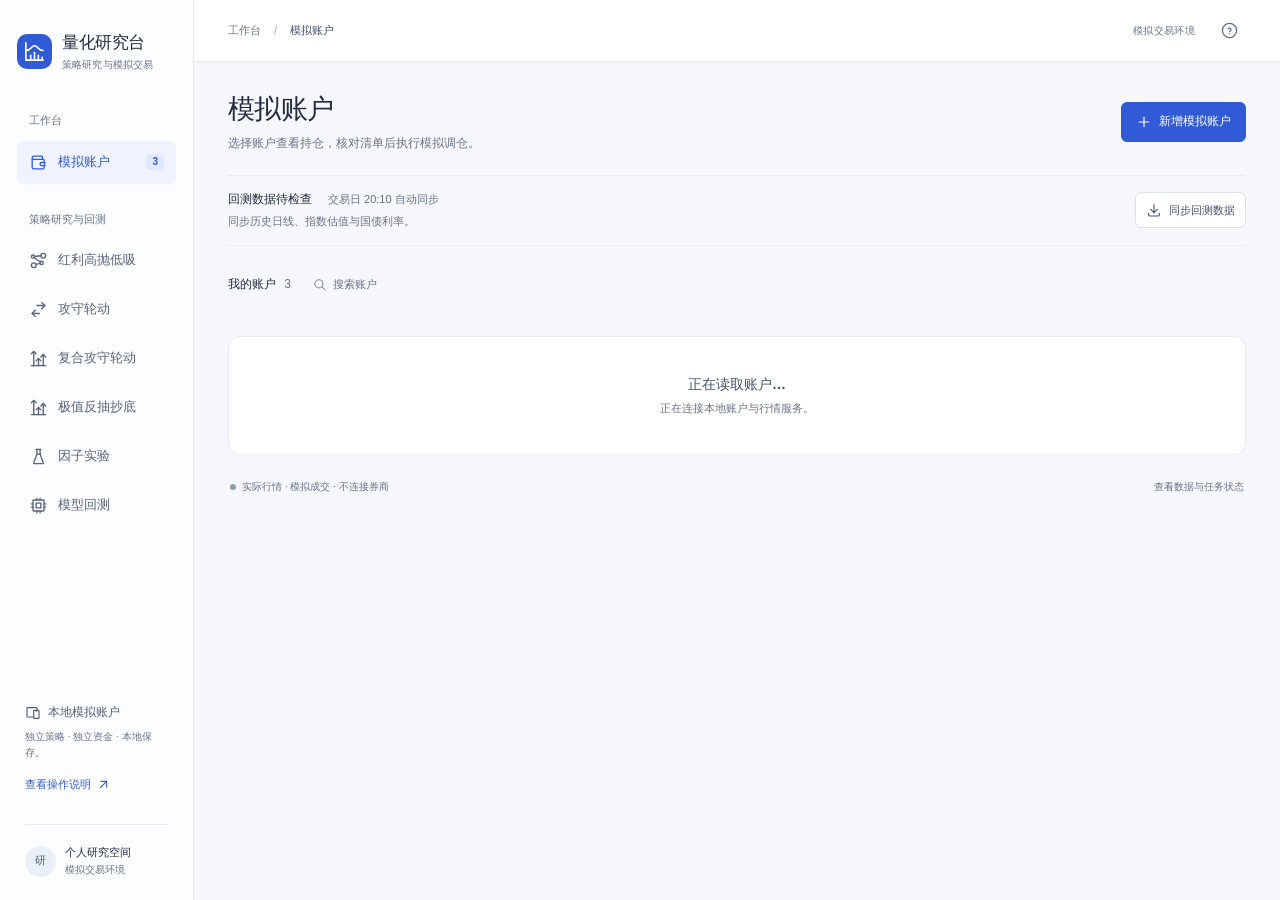
==== commit 50f25df4: "feat(bottom_fishing): add extreme reversal bottom fishing strategy, research page, and simulation ac" ====
--- a/ui/simulation_frontend/index.html
+++ b/ui/simulation_frontend/index.html
@@ -20,6 +20,7 @@
       <nav aria-label="研究入口"><button class="nav-item" data-research="红利高抛低吸"><span data-icon="chart-dots-3"></span>红利高抛低吸</button>
         <button class="nav-item" data-research="攻守轮动"><span data-icon="switch-horizontal"></span>攻守轮动<span class="external" data-icon="arrow-up-right"></span></button>
         <button class="nav-item" data-research="复合攻守轮动"><span data-icon="chart-arrows-vertical"></span>复合攻守轮动<span class="external" data-icon="arrow-up-right"></span></button>
+        <button class="nav-item" data-research="极值反抽抄底"><span data-icon="chart-arrows-vertical"></span>极值反抽抄底<span class="external" data-icon="arrow-up-right"></span></button>
         <button class="nav-item" data-research="因子实验"><span data-icon="flask"></span>因子实验<span class="external" data-icon="arrow-up-right"></span></button>
         <button class="nav-item" data-research="模型回测"><span data-icon="cpu"></span>模型回测<span class="external" data-icon="arrow-up-right"></span></button>
       </nav>
--- a/ui/simulation_frontend/connected.css
+++ b/ui/simulation_frontend/connected.css
@@ -35,3 +35,60 @@
 .fee-settings summary{cursor:pointer;min-height:28px;display:list-item;line-height:28px}
 .fee-settings[open]>.field{margin-top:14px;color:var(--ink)}
 .execution-settings{margin-bottom:9px;background:#fff}
+/* Every account stays visible; columns reflow instead of becoming a carousel. */
+.account-list{grid-auto-flow:row;grid-auto-columns:auto;grid-template-columns:repeat(4,minmax(0,1fr));overflow:visible;scroll-snap-type:none;padding-bottom:2px}
+.account-card-head{align-items:flex-start}
+.account-card-head>span:first-child{min-width:0;overflow-wrap:anywhere}
+.account-card-head>.status-dot{flex-shrink:0;margin-top:7px}
+.account-card-bottom{flex-wrap:wrap;row-gap:6px}
+.data-sync-bar{display:flex;align-items:center;justify-content:space-between;gap:16px;margin:-4px 0 24px;padding:14px 0;border-top:1px solid var(--line);border-bottom:1px solid var(--line)}
+.data-sync-bar>div{min-width:0;display:flex;flex-wrap:wrap;align-items:baseline;gap:4px 16px}
+.data-sync-bar b{font-size:12px;font-weight:550}
+.data-sync-bar span,.data-sync-bar small{font-size:11px;color:var(--muted)}
+.data-sync-bar small{flex-basis:100%;overflow-wrap:anywhere}
+.data-sync-bar .button{flex-shrink:0;min-height:36px}
+.data-sync-bar .button span{color:inherit}
+@media(max-width:1250px){.account-list{grid-template-columns:repeat(2,minmax(0,1fr))}}
+@media(max-width:560px){.account-list{grid-template-columns:minmax(0,1fr);gap:10px}.data-sync-bar{align-items:flex-start;flex-wrap:wrap;gap:10px;margin-bottom:18px}.data-sync-bar .button{min-height:44px}.account-card{padding:12px 14px}.account-strategy{margin-bottom:8px}}
+
+/* Tomorrow rebalance block & after-close enhancements */
+.heading-group{display:flex;align-items:center;gap:8px}
+.account-tomorrow-pill{display:flex;align-items:center;gap:6px;background:#f3f6fb;border-radius:5px;padding:4px 8px;margin:6px 0 8px;font-size:11px}
+.pill-label{color:var(--muted);font-size:10px}
+.pill-target{color:var(--ink);font-weight:600;font-size:11px;white-space:nowrap;overflow:hidden;text-overflow:ellipsis}
+.tomorrow-target-card{background:#f8fafd;border:1px solid #dce4f0;border-radius:8px;padding:12px 14px;margin-top:14px}
+.target-card-header{display:flex;justify-content:space-between;align-items:center;font-size:10px;margin-bottom:10px}
+.target-badge{background:#e8f0fe;color:var(--accent);font-weight:600;padding:2px 6px;border-radius:4px}
+.target-date{color:var(--muted)}
+.target-main-row{display:flex;justify-content:space-between;align-items:flex-start;gap:12px}
+.target-asset-cell label,.target-weight-cell label{display:block;font-size:10px;color:var(--muted);margin-bottom:3px}
+.asset-title-group{display:flex;align-items:center;gap:6px;flex-wrap:wrap}
+.asset-name{font-size:14px;color:var(--ink);font-weight:650}
+.code-chip{font-size:10px;background:#e9ecf2;color:#55627a;padding:1px 5px;border-radius:3px}
+.target-weight-num{font-size:22px;font-weight:700;color:var(--accent);line-height:1.2}
+.target-compare-bar{margin-top:11px;padding-top:10px;border-top:1px dashed #dce4f0}
+.compare-labels{display:flex;align-items:center;gap:7px;font-size:11px;color:#5e6d87}
+.compare-labels strong{color:var(--ink);font-weight:600}
+.compare-arrow{color:var(--muted);display:inline-flex;align-items:center}
+.compare-arrow .icon{width:13px;height:13px}
+.delta-chip{margin-left:auto;font-size:10px;padding:1px 6px;border-radius:4px;font-weight:550}
+.delta-chip.positive{background:#fbefef;color:var(--red)}
+.delta-chip.negative{background:#edf6f1;color:var(--green)}
+.delta-chip.neutral{background:#f0f3f8;color:var(--muted)}
+.mini-track{height:5px;background:#e2e7f0;border-radius:3px;position:relative;margin-top:6px;overflow:hidden}
+.mini-track .target-fill{position:absolute;height:100%;background:var(--accent);opacity:.85;border-radius:3px}
+.target-subweights{display:grid;grid-template-columns:repeat(3,1fr);gap:6px;margin-top:10px;padding-top:8px;border-top:1px dashed #dce4f0}
+.subweight-item{background:#fff;border:1px solid #e1e7f0;border-radius:5px;padding:5px 6px;text-align:center}
+.subweight-item.active{border-color:#b4ccf9;background:#f3f7fe}
+.subweight-item small{display:block;font-size:9px;color:var(--muted)}
+.subweight-item b{display:block;font-size:12px;color:var(--ink);margin-top:2px}
+.subweight-item.active b{color:var(--accent)}
+.plan-orders-heading{display:flex;justify-content:space-between;align-items:baseline;font-size:11px;font-weight:600;color:#475569;margin-bottom:6px}
+.plan-orders-heading small{font-weight:400;color:var(--muted);font-size:10px}
+.order-status-chip{color:#64748b;font-size:10px}
+.tomorrow-no-trade{display:flex;align-items:flex-start;gap:9px;padding:11px 12px;background:#f7faf8;border:1px solid #d8ebd9;border-radius:7px;color:#2e6a45;margin-top:14px}
+.tomorrow-no-trade .icon{width:17px;height:17px;flex-shrink:0;margin-top:2px}
+.tomorrow-no-trade b{display:block;font-size:12px;font-weight:600}
+.tomorrow-no-trade p{margin:2px 0 0;font-size:11px;color:#4b7d5f;line-height:1.4}
+.after-close-btn{opacity:.85}
+
